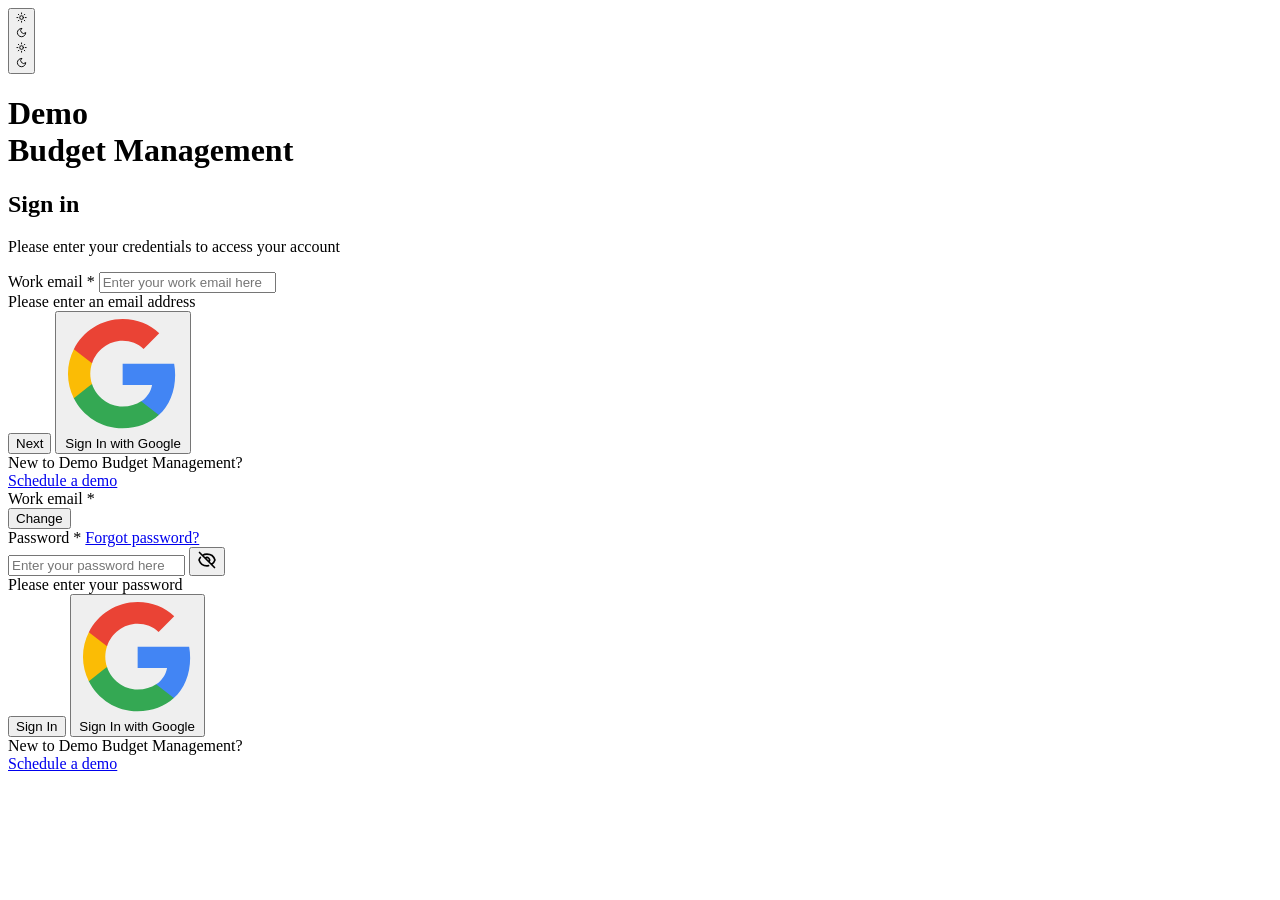
==== demo/index.html @ c82b1f66 "/demo" ====
<!DOCTYPE html>
<html lang="en">
<head>
  <meta charset="UTF-8">
  <meta name="viewport" content="width=device-width, initial-scale=1.0">
  <title>Sign in - Demo Budget Management</title>
  <link rel="stylesheet" href="/css/style.css">
  <script>
    (function () {
      const savedTheme = localStorage.getItem('demoTheme');
      if (savedTheme) {
        document.documentElement.setAttribute('data-theme', savedTheme);
      }
    })();
  </script>
</head>
<body>
  <div class="theme-toggle-wrapper">
    <button type="button" class="theme-toggle-switch" id="themeToggleBtn" role="switch" aria-checked="false" aria-label="Toggle dark/light theme" title="Toggle dark/light theme">
      <span class="theme-track-icon sun" aria-hidden="true">
        <svg viewBox="0 0 24 24" fill="none" stroke="currentColor" stroke-width="2" stroke-linecap="round" stroke-linejoin="round">
          <circle cx="12" cy="12" r="4"></circle>
          <path d="M12 2v2M12 20v2M4.93 4.93l1.41 1.41M17.66 17.66l1.41 1.41M2 12h2M20 12h2M6.34 17.66l-1.41 1.41M19.07 4.93l-1.41 1.41"></path>
        </svg>
      </span>
      <span class="theme-track-icon moon" aria-hidden="true">
        <svg viewBox="0 0 24 24" fill="none" stroke="currentColor" stroke-width="2" stroke-linecap="round" stroke-linejoin="round">
          <path d="M12 3a6 6 0 0 0 9 9 9 9 0 1 1-9-9Z"></path>
        </svg>
      </span>
      <span class="theme-toggle-thumb">
        <span class="theme-thumb-icon sun" aria-hidden="true">
          <svg viewBox="0 0 24 24" fill="none" stroke="currentColor" stroke-width="2" stroke-linecap="round" stroke-linejoin="round">
            <circle cx="12" cy="12" r="4"></circle>
            <path d="M12 2v2M12 20v2M4.93 4.93l1.41 1.41M17.66 17.66l1.41 1.41M2 12h2M20 12h2M6.34 17.66l-1.41 1.41M19.07 4.93l-1.41 1.41"></path>
          </svg>
        </span>
        <span class="theme-thumb-icon moon" aria-hidden="true">
          <svg viewBox="0 0 24 24" fill="none" stroke="currentColor" stroke-width="2" stroke-linecap="round" stroke-linejoin="round">
            <path d="M12 3a6 6 0 0 0 9 9 9 9 0 1 1-9-9Z"></path>
          </svg>
        </span>
      </span>
    </button>
  </div>
  <div class="login-page">
    <div class="login-header">
      <h1><span class="demo-text">Demo</span><br>Budget Management</h1>
    </div>

    <div class="login-card">
      <h2>Sign in</h2>
      <p class="subtitle">Please enter your credentials to access your account</p>

      <!-- Step 1 -->
      <div id="step-1">
        <div class="form-group" id="email-form-group">
          <label for="work-email">Work email <span class="req">*</span></label>
          <input type="text" id="work-email" class="form-control" placeholder="Enter your work email here">
          <div class="error-message" id="email-error-msg">Please enter an email address</div>
        </div>

        <button type="button" class="btn btn-primary" id="next-btn">Next</button>

        <button type="button" class="btn btn-outline">
          <svg viewBox="0 0 24 24" xmlns="http://www.w3.org/2000/svg"><path d="M22.56 12.25c0-.78-.07-1.53-.2-2.25H12v4.26h5.92c-.26 1.37-1.04 2.53-2.21 3.31v2.77h3.57c2.08-1.92 3.28-4.74 3.28-8.09z" fill="#4285F4"/><path d="M12 23c2.97 0 5.46-.98 7.28-2.66l-3.57-2.77c-.98.66-2.23 1.06-3.71 1.06-2.86 0-5.29-1.93-6.16-4.53H2.18v2.84C3.99 20.53 7.7 23 12 23z" fill="#34A853"/><path d="M5.84 14.09c-.22-.66-.35-1.36-.35-2.09s.13-1.43.35-2.09V7.07H2.18C1.43 8.55 1 10.22 1 12s.43 3.45 1.18 4.93l2.85-2.22.81-.62z" fill="#FBBC05"/><path d="M12 5.38c1.62 0 3.06.56 4.21 1.64l3.15-3.15C17.45 2.09 14.97 1 12 1 7.7 1 3.99 3.47 2.18 7.07l3.66 2.84c.87-2.6 3.3-4.53 6.16-4.53z" fill="#EA4335"/></svg>
          Sign In with Google
        </button>

        <div class="login-footer">
          <div>New to Demo Budget Management?</div>
          <div><a href="#">Schedule a demo</a></div>
        </div>
      </div>

      <!-- Step 2 -->
      <div id="step-2">
        <div class="form-group">
          <label>Work email <span class="req">*</span></label>
          <div class="readonly-email-box">
            <span id="display-email"></span>
            <button type="button" id="change-email-btn">Change</button>
          </div>
        </div>

        <div class="form-group" id="password-form-group">
          <label for="work-password">Password <span class="req">*</span></label>
          <a href="#" class="forgot-link">Forgot password?</a>
          <div class="password-input-wrapper">
            <input type="password" id="work-password" class="form-control" placeholder="Enter your password here">
            <button type="button" class="toggle-pwd" id="toggle-pwd">
              <svg fill="none" stroke="currentColor" viewBox="0 0 24 24" width="20" height="20"><path stroke-linecap="round" stroke-linejoin="round" stroke-width="2" d="M13.875 18.825A10.05 10.05 0 0112 19c-4.478 0-8.268-2.943-9.543-7a9.97 9.97 0 011.563-3.029m5.858.908a3 3 0 114.243 4.243M9.878 9.878l4.242 4.242M9.88 9.88l-3.29-3.29m7.532 7.532l3.29 3.29M3 3l3.59 3.59m0 0A9.953 9.953 0 0112 5c4.478 0 8.268 2.943 9.543 7a10.025 10.025 0 01-4.132 5.411m0 0L21 21"></path></svg>
            </button>
          </div>
          <div class="error-message" id="password-error-msg">Please enter your password</div>
        </div>

        <button type="button" class="btn btn-primary" id="signin-btn">Sign In</button>

        <button type="button" class="btn btn-outline">
          <svg viewBox="0 0 24 24" xmlns="http://www.w3.org/2000/svg"><path d="M22.56 12.25c0-.78-.07-1.53-.2-2.25H12v4.26h5.92c-.26 1.37-1.04 2.53-2.21 3.31v2.77h3.57c2.08-1.92 3.28-4.74 3.28-8.09z" fill="#4285F4"/><path d="M12 23c2.97 0 5.46-.98 7.28-2.66l-3.57-2.77c-.98.66-2.23 1.06-3.71 1.06-2.86 0-5.29-1.93-6.16-4.53H2.18v2.84C3.99 20.53 7.7 23 12 23z" fill="#34A853"/><path d="M5.84 14.09c-.22-.66-.35-1.36-.35-2.09s.13-1.43.35-2.09V7.07H2.18C1.43 8.55 1 10.22 1 12s.43 3.45 1.18 4.93l2.85-2.22.81-.62z" fill="#FBBC05"/><path d="M12 5.38c1.62 0 3.06.56 4.21 1.64l3.15-3.15C17.45 2.09 14.97 1 12 1 7.7 1 3.99 3.47 2.18 7.07l3.66 2.84c.87-2.6 3.3-4.53 6.16-4.53z" fill="#EA4335"/></svg>
          Sign In with Google
        </button>

        <div class="login-footer">
          <div>New to Demo Budget Management?</div>
          <div><a href="#">Schedule a demo</a></div>
        </div>
      </div>
    </div>
  </div>
  <script src="/js/app.js"></script>
</body>
</html>
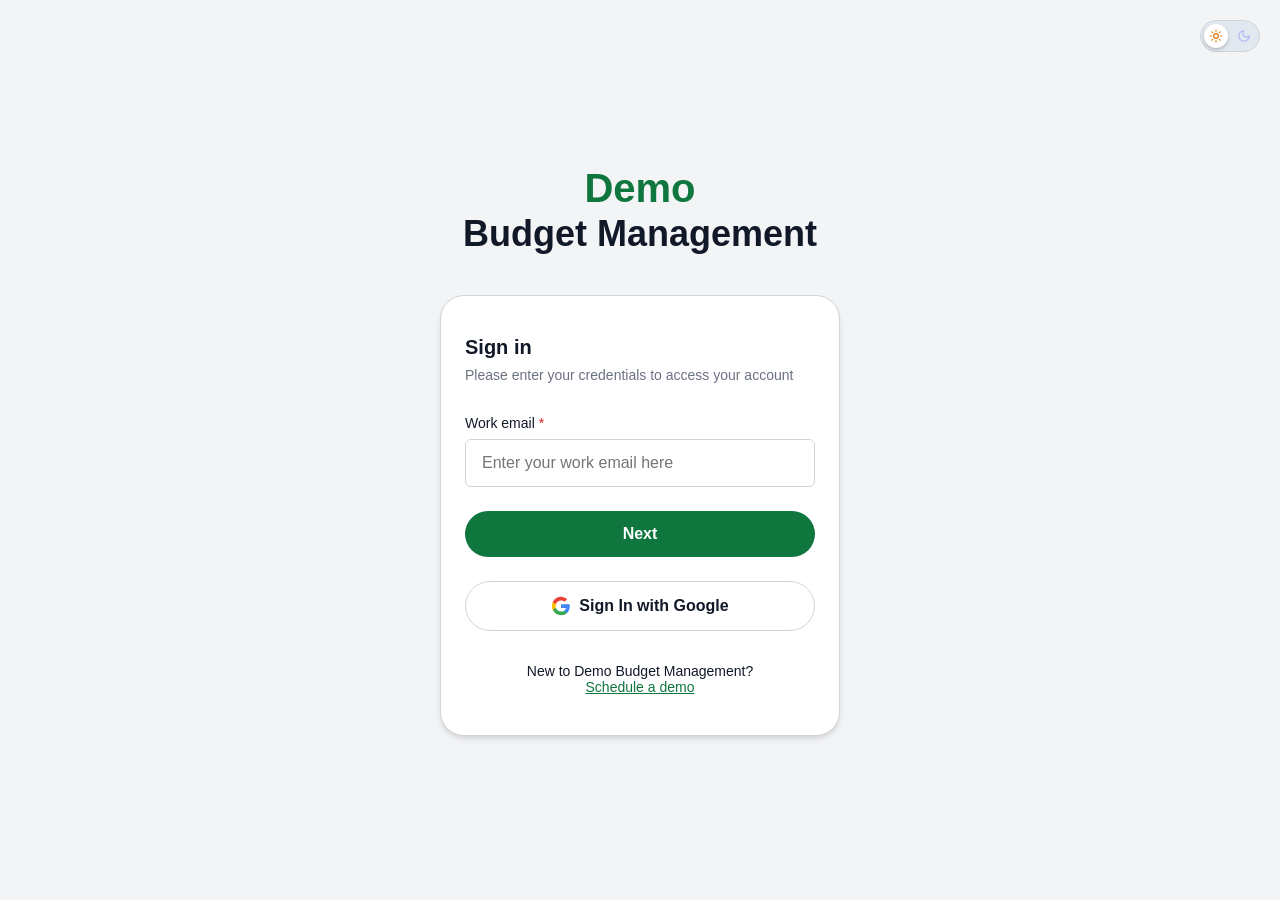
==== commit 5b695d71: "/demo fixed" ====
--- a/demo/index.html
+++ b/demo/index.html
@@ -4,7 +4,7 @@
   <meta charset="UTF-8">
   <meta name="viewport" content="width=device-width, initial-scale=1.0">
   <title>Sign in - Demo Budget Management</title>
-  <link rel="stylesheet" href="/css/style.css">
+  <link rel="stylesheet" href="css/style.css">
   <script>
     (function () {
       const savedTheme = localStorage.getItem('demoTheme');
@@ -109,6 +109,6 @@
       </div>
     </div>
   </div>
-  <script src="/js/app.js"></script>
+  <script src="js/app.js"></script>
 </body>
 </html>
--- a/demo/css/style.css
+++ b/demo/css/style.css
@@ -0,0 +1,634 @@
+/* Base Variables */
+:root {
+  --primary-color: #0f763e;
+  --primary-hover: #0c5e31;
+  --bg-color: #f3f4f6;
+  --card-bg: #ffffff;
+  --text-main: #111827;
+  --text-muted: #6b7280;
+  --border-color: #d1d5db;
+  --input-bg: #ffffff;
+  --error-color: #dc2626;
+  --header-bg: #ffffff;
+  --sidebar-bg: #ffffff;
+  --sidebar-hover: #f3f4f6;
+  --readonly-bg: #e0e7ff; /* slight blue tint for read-only email */
+}
+
+:root[data-theme="dark"] {
+  --bg-color: #121212;
+  --card-bg: #1e1e1e;
+  --text-main: #f9fafb;
+  --text-muted: #9ca3af;
+  --border-color: #333333;
+  --input-bg: #121212;
+  --header-bg: #1e1e1e;
+  --sidebar-bg: #1e1e1e;
+  --sidebar-hover: #2a2a2a;
+  --readonly-bg: #2a2a2a;
+}
+
+* {
+  box-sizing: border-box;
+  margin: 0;
+  padding: 0;
+  font-family: -apple-system, BlinkMacSystemFont, "Segoe UI", Roboto, Helvetica, Arial, sans-serif;
+}
+
+body {
+  background-color: var(--bg-color);
+  color: var(--text-main);
+  transition: background-color 0.3s, color 0.3s;
+}
+
+/* --- Theme Toggle Switch --- */
+.theme-toggle-wrapper {
+  position: fixed;
+  top: 1.25rem;
+  right: 1.25rem;
+  z-index: 100;
+}
+
+.theme-toggle-switch {
+  position: relative;
+  display: inline-flex;
+  align-items: center;
+  width: 60px;
+  height: 32px;
+  padding: 0;
+  border-radius: 9999px;
+  background-color: #e2e8f0;
+  border: 1px solid var(--border-color);
+  cursor: pointer;
+  transition: background-color 0.3s ease, border-color 0.3s ease, box-shadow 0.2s ease, transform 0.15s ease;
+  user-select: none;
+  -webkit-tap-highlight-color: transparent;
+  outline: none;
+}
+
+.theme-toggle-switch:hover {
+  border-color: #9ca3af;
+  transform: scale(1.05);
+}
+
+.theme-toggle-switch:active {
+  transform: scale(0.96);
+}
+
+.theme-toggle-switch:focus-visible {
+  box-shadow: 0 0 0 2px var(--bg-color), 0 0 0 4px var(--primary-color);
+}
+
+:root[data-theme="dark"] .theme-toggle-switch {
+  background-color: #27272a;
+  border-color: #3f3f46;
+}
+
+:root[data-theme="dark"] .theme-toggle-switch:hover {
+  border-color: #71717a;
+}
+
+/* Track Icons */
+.theme-track-icon {
+  position: absolute;
+  top: 50%;
+  transform: translateY(-50%);
+  display: flex;
+  align-items: center;
+  justify-content: center;
+  width: 16px;
+  height: 16px;
+  pointer-events: none;
+  transition: opacity 0.3s ease, color 0.3s ease;
+}
+
+.theme-track-icon svg {
+  width: 14px;
+  height: 14px;
+}
+
+.theme-track-icon.sun {
+  left: 7px;
+  color: #f59e0b;
+  opacity: 0.45;
+}
+
+.theme-track-icon.moon {
+  right: 7px;
+  color: #818cf8;
+  opacity: 0.55;
+}
+
+:root[data-theme="dark"] .theme-track-icon.sun {
+  opacity: 0.5;
+  color: #fbbf24;
+}
+
+:root[data-theme="dark"] .theme-track-icon.moon {
+  opacity: 0.35;
+  color: #a5b4fc;
+}
+
+/* Sliding Thumb */
+.theme-toggle-thumb {
+  position: absolute;
+  top: 3px;
+  left: 3px;
+  width: 24px;
+  height: 24px;
+  border-radius: 50%;
+  background-color: #ffffff;
+  box-shadow: 0 2px 4px rgba(0, 0, 0, 0.15), 0 1px 2px rgba(0, 0, 0, 0.1);
+  display: flex;
+  align-items: center;
+  justify-content: center;
+  transform: translateX(0);
+  transition: transform 0.3s cubic-bezier(0.4, 0, 0.2, 1), background-color 0.3s ease, box-shadow 0.3s ease;
+}
+
+:root[data-theme="dark"] .theme-toggle-thumb {
+  transform: translateX(28px);
+  background-color: #18181b;
+  box-shadow: 0 2px 5px rgba(0, 0, 0, 0.4), 0 0 0 1px rgba(255, 255, 255, 0.12);
+}
+
+/* Thumb Icons */
+.theme-thumb-icon {
+  position: absolute;
+  display: flex;
+  align-items: center;
+  justify-content: center;
+  width: 14px;
+  height: 14px;
+  transition: opacity 0.25s ease, transform 0.3s cubic-bezier(0.4, 0, 0.2, 1);
+}
+
+.theme-thumb-icon svg {
+  width: 14px;
+  height: 14px;
+}
+
+.theme-thumb-icon.sun {
+  color: #d97706;
+  opacity: 1;
+  transform: rotate(0deg) scale(1);
+}
+
+.theme-thumb-icon.moon {
+  color: #c7d2fe;
+  opacity: 0;
+  transform: rotate(-90deg) scale(0.5);
+}
+
+:root[data-theme="dark"] .theme-thumb-icon.sun {
+  opacity: 0;
+  transform: rotate(90deg) scale(0.5);
+}
+
+:root[data-theme="dark"] .theme-thumb-icon.moon {
+  opacity: 1;
+  transform: rotate(0deg) scale(1);
+}
+
+@media (max-width: 480px) {
+  .theme-toggle-wrapper {
+    top: 0.75rem;
+    right: 0.75rem;
+  }
+}
+
+/* --- Login Page --- */
+.login-page {
+  display: flex;
+  flex-direction: column;
+  align-items: center;
+  justify-content: center;
+  min-height: 100vh;
+  padding: 1rem;
+}
+
+.login-header {
+  text-align: center;
+  margin-bottom: 2.5rem;
+}
+.login-header h1 {
+  font-size: 2.25rem;
+  font-weight: 700;
+  line-height: 1.2;
+}
+.login-header .demo-text {
+  color: var(--primary-color);
+  font-size: 2.5rem;
+}
+
+.login-card {
+  background-color: var(--card-bg);
+  width: 100%;
+  max-width: 400px;
+  border-radius: 1.5rem;
+  padding: 2.5rem 1.5rem;
+  border: 1px solid var(--border-color);
+  box-shadow: 0 4px 6px -1px rgba(0, 0, 0, 0.1), 0 2px 4px -1px rgba(0, 0, 0, 0.06);
+  transition: background-color 0.3s ease, border-color 0.3s ease, box-shadow 0.3s ease;
+}
+:root[data-theme="dark"] .login-card {
+  box-shadow: 0 10px 25px -5px rgba(0, 0, 0, 0.5), 0 8px 10px -6px rgba(0, 0, 0, 0.5);
+}
+.login-card h2 {
+  font-size: 1.25rem;
+  font-weight: 600;
+  margin-bottom: 0.5rem;
+}
+.login-card p.subtitle {
+  font-size: 0.875rem;
+  color: var(--text-muted);
+  margin-bottom: 2rem;
+}
+
+.form-group {
+  margin-bottom: 1.5rem;
+  position: relative;
+}
+.form-group label {
+  display: block;
+  font-size: 0.875rem;
+  font-weight: 500;
+  margin-bottom: 0.5rem;
+}
+.form-group label span.req {
+  color: var(--error-color);
+}
+.form-group .forgot-link {
+  position: absolute;
+  right: 0;
+  top: 0;
+  font-size: 0.875rem;
+  color: var(--text-main);
+  text-decoration: none;
+  font-weight: 500;
+}
+
+.form-control {
+  width: 100%;
+  padding: 0.875rem 1rem;
+  font-size: 1rem;
+  border: 1px solid var(--border-color);
+  border-radius: 0.375rem;
+  background-color: var(--input-bg);
+  color: var(--text-main);
+  outline: none;
+  transition: border-color 0.2s;
+}
+.form-control:focus {
+  border-color: var(--primary-color);
+}
+.form-control.has-error {
+  border-color: var(--error-color);
+}
+
+.error-message {
+  display: none;
+  color: var(--error-color);
+  font-size: 0.75rem;
+  margin-top: 0.35rem;
+}
+.form-group.has-error .error-message {
+  display: block;
+}
+
+.readonly-email-box {
+  display: flex;
+  align-items: center;
+  justify-content: space-between;
+  background-color: var(--readonly-bg);
+  padding: 0.875rem 1rem;
+  border-radius: 0.375rem;
+  border: 1px solid var(--border-color);
+  margin-bottom: 1.5rem;
+  font-size: 0.95rem;
+}
+.readonly-email-box button {
+  background: none;
+  border: none;
+  color: #3b82f6; /* Blue change text */
+  cursor: pointer;
+  font-weight: 500;
+}
+
+.password-input-wrapper {
+  position: relative;
+}
+.password-input-wrapper input {
+  padding-right: 2.5rem;
+}
+.password-input-wrapper .toggle-pwd {
+  position: absolute;
+  right: 0.75rem;
+  top: 50%;
+  transform: translateY(-50%);
+  background: none;
+  border: none;
+  color: var(--text-muted);
+  cursor: pointer;
+  display: flex;
+  align-items: center;
+  justify-content: center;
+}
+
+.btn {
+  display: flex;
+  align-items: center;
+  justify-content: center;
+  width: 100%;
+  padding: 0.875rem 1rem;
+  font-size: 1rem;
+  font-weight: 600;
+  border-radius: 2rem;
+  cursor: pointer;
+  border: none;
+  transition: background-color 0.2s;
+}
+.btn-primary {
+  background-color: var(--primary-color);
+  color: white;
+}
+.btn-primary:hover {
+  background-color: var(--primary-hover);
+}
+.btn-outline {
+  background-color: transparent;
+  border: 1px solid var(--border-color);
+  color: var(--text-main);
+  margin-top: 1.5rem;
+}
+.btn-outline:hover {
+  background-color: var(--sidebar-hover);
+}
+.btn-outline svg {
+  margin-right: 0.5rem;
+  width: 20px;
+  height: 20px;
+}
+
+.login-footer {
+  margin-top: 2rem;
+  text-align: center;
+  font-size: 0.875rem;
+  color: var(--text-main);
+}
+.login-footer a {
+  color: var(--primary-color);
+  text-decoration: underline;
+  font-weight: 500;
+}
+
+/* Multi-step logic */
+#step-2 { display: none; }
+
+/* --- Dashboard --- */
+.dashboard-layout {
+  display: flex;
+  min-height: 100vh;
+}
+
+.sidebar {
+  width: 250px;
+  background-color: var(--sidebar-bg);
+  border-right: 1px solid var(--border-color);
+  transition: width 0.3s;
+  overflow: hidden;
+  display: flex;
+  flex-direction: column;
+}
+.sidebar.collapsed {
+  width: 64px;
+}
+
+.sidebar-header {
+  padding: 1rem;
+  display: flex;
+  align-items: center;
+  height: 64px;
+  border-bottom: 1px solid var(--border-color);
+}
+.sidebar-header .logo-text {
+  font-weight: 700;
+  color: var(--primary-color);
+  margin-left: 0.75rem;
+  white-space: nowrap;
+  font-size: 1.125rem;
+}
+
+.mobile-toggle {
+  display: none !important;
+}
+.sidebar.collapsed .logo-text {
+  display: none;
+}
+.menu-toggle {
+  background: none;
+  border: none;
+  color: var(--text-main);
+  cursor: pointer;
+  padding: 0.25rem;
+  display: flex;
+  align-items: center;
+  justify-content: center;
+}
+
+.sidebar-nav {
+  padding: 1rem 0;
+  flex: 1;
+}
+.nav-item {
+  display: flex;
+  align-items: center;
+  padding: 0.75rem 1rem;
+  color: var(--text-main);
+  text-decoration: none;
+  transition: background-color 0.2s;
+  white-space: nowrap;
+}
+.nav-item:hover {
+  background-color: var(--sidebar-hover);
+}
+.nav-item svg {
+  width: 20px;
+  height: 20px;
+  min-width: 20px;
+}
+.nav-item span {
+  margin-left: 1rem;
+}
+.sidebar.collapsed .nav-item span {
+  display: none;
+}
+
+.main-content {
+  flex: 1;
+  display: flex;
+  flex-direction: column;
+  min-width: 0;
+}
+
+.top-header {
+  height: 64px;
+  background-color: var(--header-bg);
+  border-bottom: 1px solid var(--border-color);
+  display: flex;
+  align-items: center;
+  padding: 0 1.5rem;
+}
+
+.profile-section {
+  position: relative;
+  margin-left: auto;
+}
+.profile-trigger {
+  display: flex;
+  align-items: center;
+  background: none;
+  border: none;
+  cursor: pointer;
+  color: var(--text-main);
+  gap: 0.75rem;
+}
+.profile-avatar {
+  width: 36px;
+  height: 36px;
+  border-radius: 0.375rem;
+  background-color: var(--primary-color);
+  color: white;
+  display: flex;
+  align-items: center;
+  justify-content: center;
+  font-weight: 600;
+  overflow: hidden;
+}
+.profile-avatar img {
+  width: 100%;
+  height: 100%;
+  object-fit: cover;
+}
+.profile-info {
+  text-align: left;
+}
+.profile-name {
+  font-weight: 600;
+  font-size: 0.875rem;
+  display: block;
+}
+.profile-org {
+  font-size: 0.75rem;
+  font-weight: 500;
+  color: var(--text-muted);
+  display: block;
+  margin-top: 2px;
+}
+.chevron-icon {
+  width: 16px;
+  height: 16px;
+  color: var(--text-muted);
+  margin-left: 0.25rem;
+}
+
+/* Border Colors */
+.border-owner { border-bottom-color: #8b5cf6 !important; }
+.border-admin { border-bottom-color: #ef4444 !important; }
+.border-approver { border-bottom-color: #3b82f6 !important; }
+.border-user1 { border-bottom-color: #f97316 !important; }
+.border-user2 { border-bottom-color: #14b8a6 !important; }
+
+.profile-dropdown {
+  position: absolute;
+  top: calc(100% + 0.5rem);
+  right: 0;
+  width: 220px;
+  background-color: var(--card-bg);
+  border: 1px solid var(--border-color);
+  border-radius: 0.5rem;
+  box-shadow: 0 10px 15px -3px rgba(0, 0, 0, 0.1);
+  display: none;
+  flex-direction: column;
+  padding: 0.5rem 0;
+  z-index: 50;
+}
+.profile-dropdown.show {
+  display: flex;
+}
+.dropdown-item {
+  padding: 0.75rem 1rem;
+  display: flex;
+  align-items: center;
+  background: none;
+  border: none;
+  width: 100%;
+  text-align: left;
+  color: var(--text-main);
+  cursor: pointer;
+  font-size: 0.875rem;
+}
+.dropdown-item:hover {
+  background-color: var(--sidebar-hover);
+}
+.dropdown-item svg {
+  margin-right: 0.75rem;
+  width: 16px;
+  height: 16px;
+}
+.dropdown-divider {
+  height: 1px;
+  background-color: var(--border-color);
+  margin: 0.5rem 0;
+}
+
+.dashboard-content {
+  padding: 2rem;
+}
+.dashboard-content h2 {
+  margin-bottom: 1.5rem;
+  font-size: 1.5rem;
+  font-weight: 600;
+}
+.card-grid {
+  display: grid;
+  grid-template-columns: repeat(auto-fill, minmax(300px, 1fr));
+  gap: 1.5rem;
+}
+.dashboard-card {
+  background-color: var(--card-bg);
+  border: 1px solid var(--border-color);
+  border-radius: 0.5rem;
+  padding: 1.5rem;
+}
+.dashboard-card h3 {
+  font-size: 1.125rem;
+  margin-bottom: 0.75rem;
+  color: var(--text-muted);
+}
+.dashboard-card p {
+  font-size: 2rem;
+  font-weight: 700;
+}
+
+@media (max-width: 768px) {
+  .desktop-toggle {
+    display: none !important;
+  }
+  .mobile-toggle {
+    display: flex !important;
+  }
+  .sidebar {
+    position: fixed;
+    height: 100vh;
+    z-index: 40;
+    transform: translateX(0);
+  }
+  .sidebar.collapsed {
+    transform: translateX(-100%);
+    width: 250px;
+  }
+  .profile-info {
+    display: none;
+  }
+}
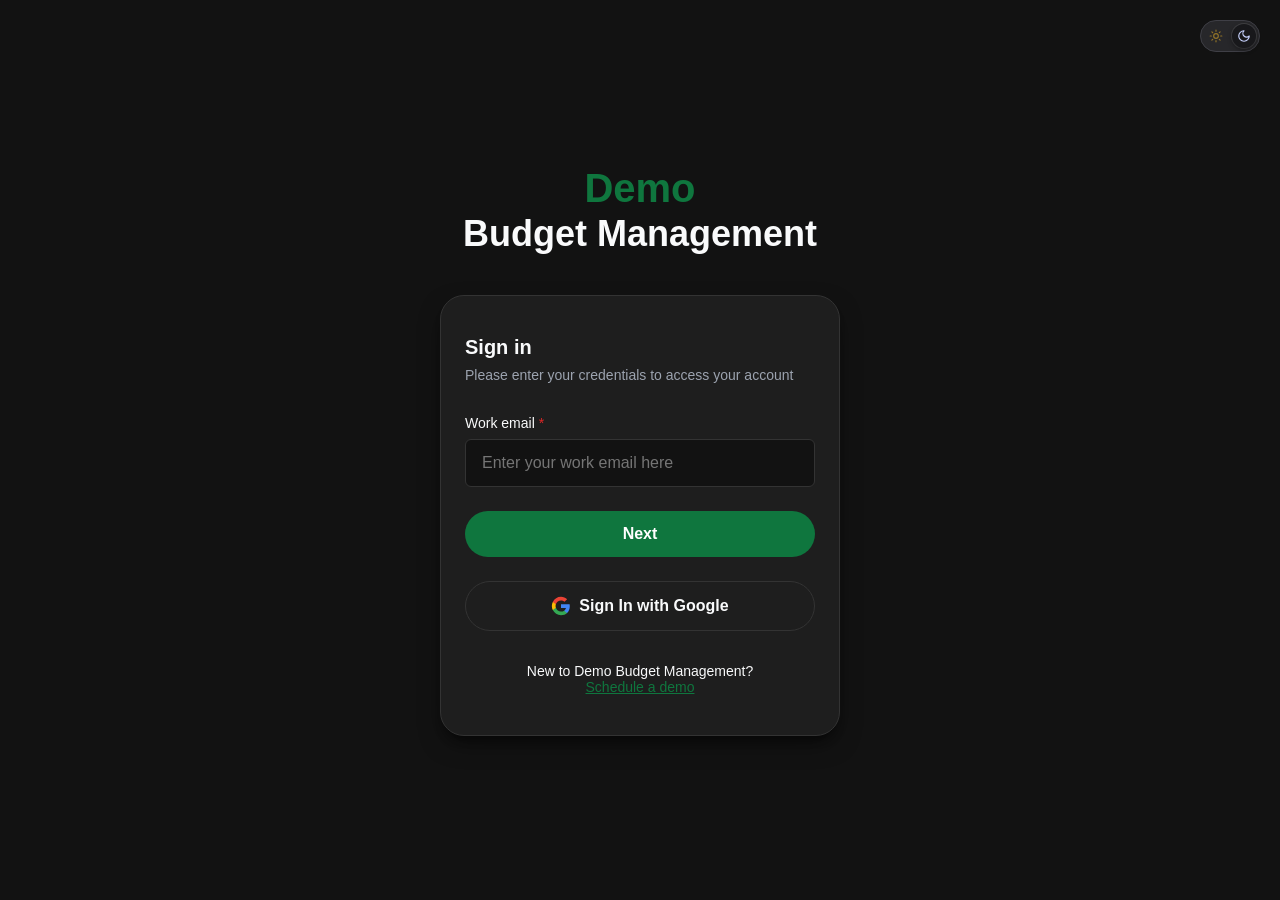
==== commit 7a8cd647: "/demo theme fix" ====
--- a/demo/index.html
+++ b/demo/index.html
@@ -1,5 +1,5 @@
 <!DOCTYPE html>
-<html lang="en">
+<html lang="en" data-theme="dark">
 <head>
   <meta charset="UTF-8">
   <meta name="viewport" content="width=device-width, initial-scale=1.0">
@@ -7,16 +7,14 @@
   <link rel="stylesheet" href="css/style.css">
   <script>
     (function () {
-      const savedTheme = localStorage.getItem('demoTheme');
-      if (savedTheme) {
-        document.documentElement.setAttribute('data-theme', savedTheme);
-      }
+      const savedTheme = localStorage.getItem('demoTheme') || 'dark';
+      document.documentElement.setAttribute('data-theme', savedTheme);
     })();
   </script>
 </head>
 <body>
   <div class="theme-toggle-wrapper">
-    <button type="button" class="theme-toggle-switch" id="themeToggleBtn" role="switch" aria-checked="false" aria-label="Toggle dark/light theme" title="Toggle dark/light theme">
+    <button type="button" class="theme-toggle-switch" id="themeToggleBtn" role="switch" aria-checked="true" aria-label="Toggle dark/light theme" title="Toggle dark/light theme">
       <span class="theme-track-icon sun" aria-hidden="true">
         <svg viewBox="0 0 24 24" fill="none" stroke="currentColor" stroke-width="2" stroke-linecap="round" stroke-linejoin="round">
           <circle cx="12" cy="12" r="4"></circle>
